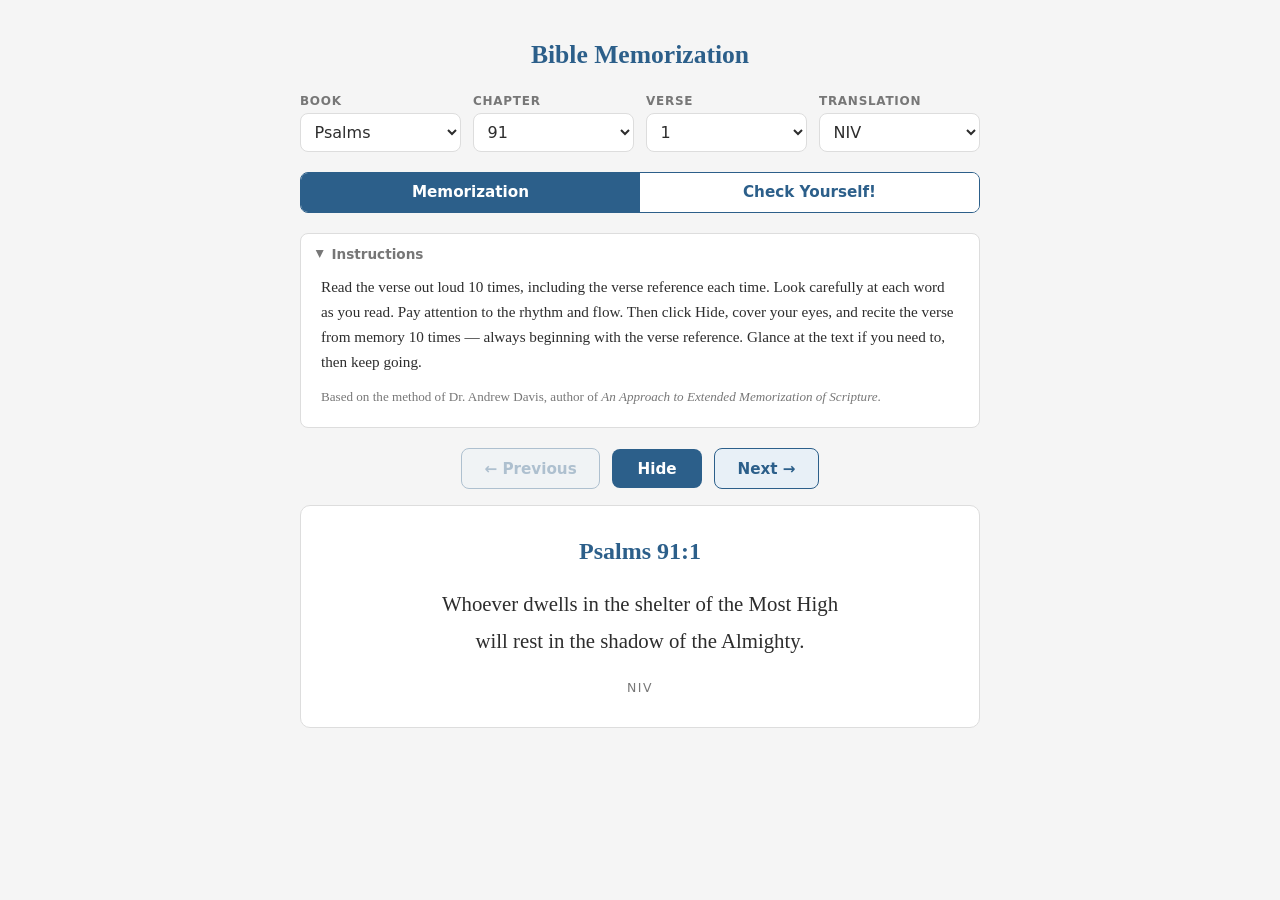
==== memorize/index.html @ fac5e5d5 "initial memorize code" ====
<!DOCTYPE html>
<html lang="en">
<head>
  <meta charset="UTF-8" />
  <meta name="viewport" content="width=device-width, initial-scale=1.0" />
  <title>Bible Memorization</title>
  <link rel="stylesheet" href="style.css" />
</head>
<body>
  <div class="container">
    <h1>Bible Memorization</h1>

    <!-- Filter dropdowns — populated dynamically from verses.csv -->
    <div class="dropdowns">
      <div class="dropdown-group">
        <label for="book-select">Book</label>
        <select id="book-select"></select>
      </div>
      <div class="dropdown-group">
        <label for="chapter-select">Chapter</label>
        <select id="chapter-select"></select>
      </div>
      <div class="dropdown-group">
        <label for="verse-select">Verse</label>
        <select id="verse-select"></select>
      </div>
      <div class="dropdown-group">
        <label for="translation-select">Translation</label>
        <select id="translation-select"></select>
      </div>
    </div>

    <!-- Mode toggle: Memorization vs Check Yourself -->
    <div class="mode-toggle" role="group" aria-label="Mode selection">
      <button id="mode-memorize" class="mode-btn active">Memorization</button>
      <button id="mode-check"    class="mode-btn">Check Yourself!</button>
    </div>

    <!-- Collapsible instructions — expanded for first-time visitors -->
    <details id="instructions" class="instructions-section">
      <summary>Instructions</summary>
      <div class="instructions-content">
        <p id="instructions-text"></p>
        <p class="attribution">
          Based on the method of Dr. Andrew Davis, author of
          <em>An Approach to Extended Memorization of Scripture</em>.
        </p>
      </div>
    </details>

    <!-- Navigation and hide/show controls — above the verse card so button
         positions never shift when the card resizes on Hide/Show -->
    <div class="controls">
      <button id="prev-btn"      class="btn btn-secondary">&#8592; Previous</button>
      <button id="hide-show-btn" class="btn btn-primary">Hide</button>
      <button id="next-btn"      class="btn btn-secondary">Next &#8594;</button>
    </div>

    <!-- Verse display -->
    <div class="verse-card">
      <div id="verse-reference"   class="verse-reference"></div>
      <div id="verse-text"        class="verse-text"></div>
      <div id="verse-translation" class="verse-translation"></div>
    </div>

    <!-- Shown when the user clicks Next on the last verse -->
    <div id="end-message" class="end-message hidden">
      You've reached the end! Great work.
    </div>
  </div>

  <script src="app.js"></script>
</body>
</html>
---- memorize/style.css ----
/* Bible Memorization App — style.css */

:root {
  --color-primary:        #2c5f8a;
  --color-primary-bg:     #e8f0f7;
  --color-primary-hover:  #1e4a6f;
  --color-text:           #2d2d2d;
  --color-text-muted:     #777;
  --color-bg:             #f5f5f5;
  --color-card:           #ffffff;
  --color-border:         #ddd;
  --color-success-bg:     #e8f5e9;
  --color-success-border: #a5d6a7;
  --color-success-text:   #2e7d32;
  --radius:               8px;
  --font-serif: Georgia, 'Times New Roman', serif;
  --font-sans:  system-ui, -apple-system, sans-serif;
}

*, *::before, *::after {
  box-sizing: border-box;
  margin: 0;
  padding: 0;
}

body {
  font-family: var(--font-serif);
  background: var(--color-bg);
  color: var(--color-text);
  min-height: 100vh;
  padding: 1rem;
}

.container {
  max-width: 680px;
  margin: 0 auto;
  padding: 0.5rem 0 3rem;
}

h1 {
  text-align: center;
  font-size: 1.6rem;
  color: var(--color-primary);
  margin: 1rem 0 1.5rem;
}

/* ── Dropdowns ─────────────────────────────────────────────────────────────── */

.dropdowns {
  display: flex;
  gap: 0.75rem;
  flex-wrap: wrap;
  margin-bottom: 1.25rem;
}

.dropdown-group {
  display: flex;
  flex-direction: column;
  flex: 1;
  min-width: 110px;
}

.dropdown-group label {
  font-family: var(--font-sans);
  font-size: 0.75rem;
  font-weight: 700;
  text-transform: uppercase;
  letter-spacing: 0.06em;
  color: var(--color-text-muted);
  margin-bottom: 0.3rem;
}

select {
  padding: 0.5rem 0.6rem;
  border: 1px solid var(--color-border);
  border-radius: var(--radius);
  background: var(--color-card);
  font-family: var(--font-sans);
  font-size: 1rem;
  color: var(--color-text);
  cursor: pointer;
}

/* ── Mode toggle ───────────────────────────────────────────────────────────── */

.mode-toggle {
  display: flex;
  margin-bottom: 1.25rem;
  border: 1px solid var(--color-primary);
  border-radius: var(--radius);
  overflow: hidden;
}

.mode-btn {
  flex: 1;
  padding: 0.65rem 1rem;
  background: var(--color-card);
  color: var(--color-primary);
  border: none;
  font-family: var(--font-sans);
  font-size: 0.95rem;
  font-weight: 600;
  cursor: pointer;
  transition: background 0.15s, color 0.15s;
}

.mode-btn.active {
  background: var(--color-primary);
  color: #fff;
}

.mode-btn:not(.active):hover {
  background: var(--color-primary-bg);
}

/* ── Instructions ──────────────────────────────────────────────────────────── */

.instructions-section {
  margin-bottom: 1.25rem;
  background: var(--color-card);
  border: 1px solid var(--color-border);
  border-radius: var(--radius);
}

.instructions-section summary {
  padding: 0.75rem 1rem;
  cursor: pointer;
  font-family: var(--font-sans);
  font-size: 0.85rem;
  font-weight: 600;
  color: var(--color-text-muted);
  user-select: none;
  list-style: none;           /* Firefox */
  display: flex;
  align-items: center;
  gap: 0.4rem;
}

.instructions-section summary::-webkit-details-marker { display: none; }

/* Custom expand/collapse arrow */
.instructions-section summary::before {
  content: '\25B6';           /* ▶ */
  font-size: 0.65rem;
  display: inline-block;
  transition: transform 0.2s ease;
  color: var(--color-text-muted);
}

.instructions-section[open] summary::before {
  transform: rotate(90deg);
}

.instructions-content {
  padding: 0 1.25rem 1.25rem;
  font-size: 0.95rem;
  line-height: 1.65;
  color: var(--color-text);
}

.attribution {
  margin-top: 0.85rem;
  font-size: 0.82rem;
  color: var(--color-text-muted);
  line-height: 1.5;
}

/* ── Verse card ────────────────────────────────────────────────────────────── */

.verse-card {
  background: var(--color-card);
  border: 1px solid var(--color-border);
  border-radius: 10px;
  padding: 2rem 1.5rem;
  margin-bottom: 1.25rem;
  text-align: center;
}

.verse-reference {
  font-size: 1.5rem;
  font-weight: bold;
  color: var(--color-primary);
  margin-bottom: 1.25rem;
}

.verse-text {
  font-size: 1.3rem;
  line-height: 1.8;
  color: var(--color-text);
  margin-bottom: 1.25rem;
}

.verse-text.hidden {
  display: none;
}

.verse-translation {
  font-family: var(--font-sans);
  font-size: 0.78rem;
  color: var(--color-text-muted);
  text-transform: uppercase;
  letter-spacing: 0.12em;
}

/* ── Controls ──────────────────────────────────────────────────────────────── */

.controls {
  display: flex;
  gap: 0.75rem;
  justify-content: center;
  align-items: center;
  margin-bottom: 1rem;
  flex-wrap: wrap;
}

.btn {
  padding: 0.65rem 1.4rem;
  border: none;
  border-radius: var(--radius);
  font-family: var(--font-sans);
  font-size: 0.95rem;
  font-weight: 600;
  cursor: pointer;
  transition: background 0.15s, opacity 0.15s;
}

.btn-primary {
  background: var(--color-primary);
  color: #fff;
  min-width: 90px;
}

.btn-primary:hover:not(:disabled) {
  background: var(--color-primary-hover);
}

.btn-secondary {
  background: var(--color-primary-bg);
  color: var(--color-primary);
  border: 1px solid var(--color-primary);
}

.btn-secondary:hover:not(:disabled) {
  background: #d0e4f0;
}

.btn:disabled {
  opacity: 0.35;
  cursor: not-allowed;
}

/* ── End message ───────────────────────────────────────────────────────────── */

.end-message {
  background: var(--color-success-bg);
  border: 1px solid var(--color-success-border);
  border-radius: var(--radius);
  color: var(--color-success-text);
  font-family: var(--font-sans);
  font-size: 1.05rem;
  text-align: center;
  padding: 1rem 1.5rem;
}

.end-message.hidden {
  display: none;
}

/* ── Responsive ────────────────────────────────────────────────────────────── */

@media (max-width: 480px) {
  .verse-reference { font-size: 1.25rem; }
  .verse-text      { font-size: 1.1rem; }
  .verse-card      { padding: 1.5rem 1rem; }
  .btn             { padding: 0.6rem 1rem; font-size: 0.9rem; }
}
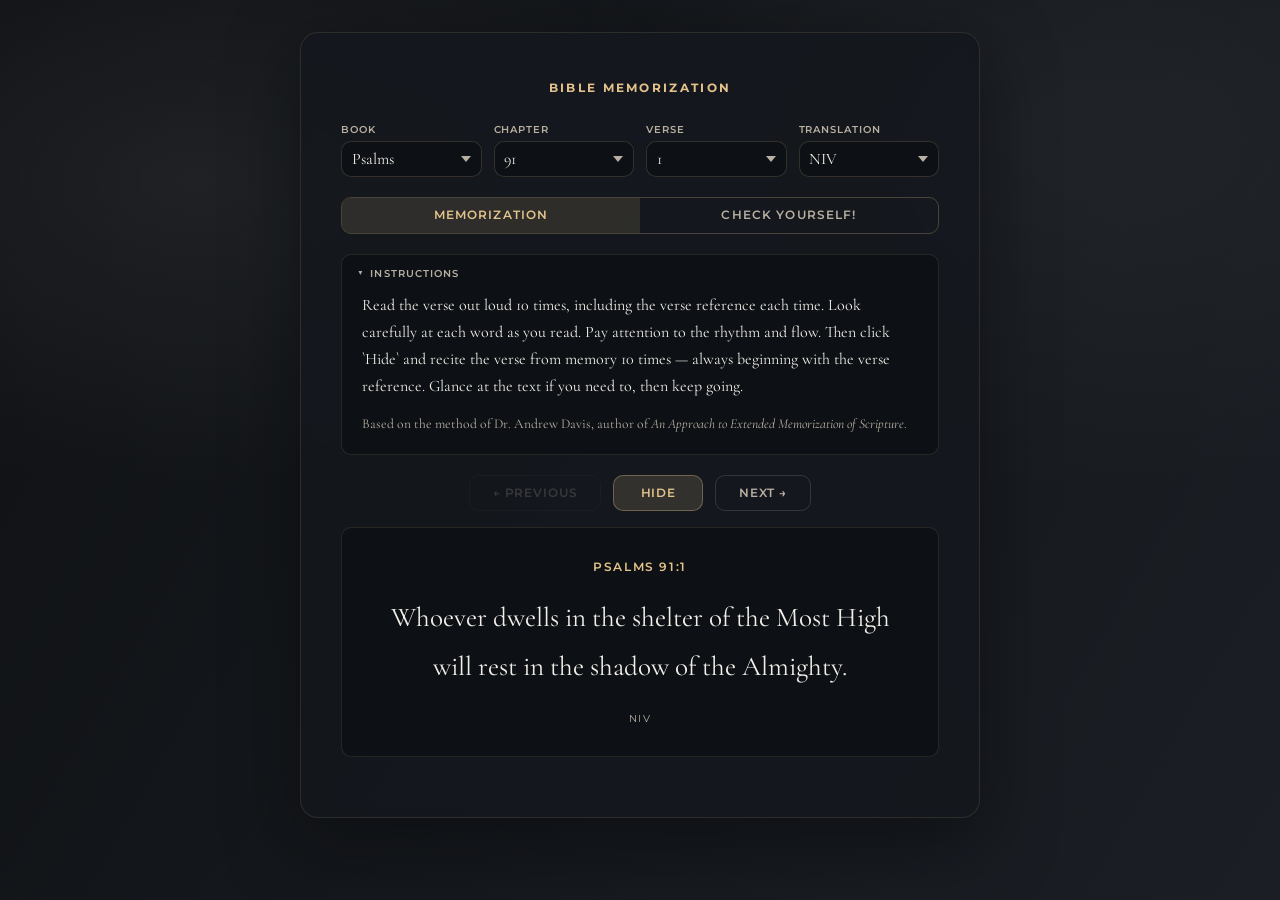
==== commit 411c49c8: "update styling to match colombara.org/index.html" ====
--- a/memorize/index.html
+++ b/memorize/index.html
@@ -4,7 +4,17 @@
   <meta charset="UTF-8" />
   <meta name="viewport" content="width=device-width, initial-scale=1.0" />
   <title>Bible Memorization</title>
+  <link rel="preconnect" href="https://fonts.googleapis.com" />
+  <link rel="preconnect" href="https://fonts.gstatic.com" crossorigin />
+  <link
+    href="https://fonts.googleapis.com/css2?family=Cormorant+Garamond:wght@400;500;600&family=Montserrat:wght@500;600&display=swap"
+    rel="stylesheet"
+  />
   <link rel="stylesheet" href="style.css" />
+  <link rel="apple-touch-icon" sizes="180x180" href="/apple-touch-icon.png" />
+  <link rel="icon" type="image/png" sizes="32x32" href="/favicon-32x32.png" />
+  <link rel="icon" type="image/png" sizes="16x16" href="/favicon-16x16.png" />
+  <link rel="manifest" href="/site.webmanifest" />
 </head>
 <body>
   <div class="container">
--- a/memorize/style.css
+++ b/memorize/style.css
@@ -1,20 +1,16 @@
 /* Bible Memorization App — style.css */
 
 :root {
-  --color-primary:        #2c5f8a;
-  --color-primary-bg:     #e8f0f7;
-  --color-primary-hover:  #1e4a6f;
-  --color-text:           #2d2d2d;
-  --color-text-muted:     #777;
-  --color-bg:             #f5f5f5;
-  --color-card:           #ffffff;
-  --color-border:         #ddd;
-  --color-success-bg:     #e8f5e9;
-  --color-success-border: #a5d6a7;
-  --color-success-text:   #2e7d32;
-  --radius:               8px;
-  --font-serif: Georgia, 'Times New Roman', serif;
-  --font-sans:  system-ui, -apple-system, sans-serif;
+  --bg-1:   #0f1114;
+  --bg-2:   #1b1f25;
+  --ink:    #f2efe8;
+  --muted:  #b9b0a2;
+  --accent: #e3c38b;
+  --panel:  rgba(20, 24, 30, 0.86);
+  --card:   rgba(10, 13, 18, 0.55);
+  --shadow: 0 24px 70px rgba(6, 8, 10, 0.5);
+  --border: rgba(227, 195, 139, 0.12);
+  --radius: 10px;
 }
 
 *, *::before, *::after {
@@ -23,25 +19,41 @@
   padding: 0;
 }
 
+html {
+  min-height: 100%;
+}
+
 body {
-  font-family: var(--font-serif);
-  background: var(--color-bg);
-  color: var(--color-text);
+  font-family: "Cormorant Garamond", "Garamond", "Georgia", serif;
+  color: var(--ink);
+  background:
+    radial-gradient(900px 520px at 15% 20%, rgba(255, 255, 255, 0.06), transparent 60%),
+    radial-gradient(800px 520px at 85% 15%, rgba(255, 255, 255, 0.04), transparent 70%),
+    linear-gradient(120deg, var(--bg-1), var(--bg-2));
+  background-attachment: fixed;
   min-height: 100vh;
-  padding: 1rem;
+  padding: 2rem 1rem 3rem;
 }
 
 .container {
   max-width: 680px;
   margin: 0 auto;
-  padding: 0.5rem 0 3rem;
+  background: var(--panel);
+  backdrop-filter: blur(6px);
+  border-radius: 18px;
+  padding: 48px 40px 40px;
+  box-shadow: var(--shadow);
+  border: 1px solid var(--border);
 }
 
 h1 {
+  font-family: "Montserrat", "Gill Sans", "Trebuchet MS", sans-serif;
+  text-transform: uppercase;
+  letter-spacing: 0.2em;
+  font-size: 0.72rem;
+  color: var(--accent);
   text-align: center;
-  font-size: 1.6rem;
-  color: var(--color-primary);
-  margin: 1rem 0 1.5rem;
+  margin-bottom: 1.75rem;
 }
 
 /* ── Dropdowns ─────────────────────────────────────────────────────────────── */
@@ -61,32 +73,41 @@
 }
 
 .dropdown-group label {
-  font-family: var(--font-sans);
-  font-size: 0.75rem;
-  font-weight: 700;
-  text-transform: uppercase;
-  letter-spacing: 0.06em;
-  color: var(--color-text-muted);
-  margin-bottom: 0.3rem;
+  font-family: "Montserrat", "Gill Sans", "Trebuchet MS", sans-serif;
+  font-size: 0.62rem;
+  font-weight: 600;
+  text-transform: uppercase;
+  letter-spacing: 0.1em;
+  color: var(--muted);
+  margin-bottom: 0.35rem;
 }
 
 select {
-  padding: 0.5rem 0.6rem;
-  border: 1px solid var(--color-border);
-  border-radius: var(--radius);
-  background: var(--color-card);
-  font-family: var(--font-sans);
+  padding: 0.45rem 1.8rem 0.45rem 0.6rem;
+  border: 1px solid rgba(227, 195, 139, 0.18);
+  border-radius: var(--radius);
+  background-color: rgba(10, 13, 18, 0.7);
+  background-image: url("data:image/svg+xml,%3Csvg xmlns='http://www.w3.org/2000/svg' width='10' height='6'%3E%3Cpath d='M0 0l5 6 5-6z' fill='%23b9b0a2'/%3E%3C/svg%3E");
+  background-repeat: no-repeat;
+  background-position: right 0.6rem center;
+  appearance: none;
+  font-family: "Cormorant Garamond", "Garamond", "Georgia", serif;
   font-size: 1rem;
-  color: var(--color-text);
+  color: var(--ink);
   cursor: pointer;
 }
 
+select:focus {
+  outline: 2px solid rgba(227, 195, 139, 0.35);
+  outline-offset: 2px;
+}
+
 /* ── Mode toggle ───────────────────────────────────────────────────────────── */
 
 .mode-toggle {
   display: flex;
   margin-bottom: 1.25rem;
-  border: 1px solid var(--color-primary);
+  border: 1px solid rgba(227, 195, 139, 0.25);
   border-radius: var(--radius);
   overflow: hidden;
 }
@@ -94,43 +115,48 @@
 .mode-btn {
   flex: 1;
   padding: 0.65rem 1rem;
-  background: var(--color-card);
-  color: var(--color-primary);
+  background: transparent;
+  color: var(--muted);
   border: none;
-  font-family: var(--font-sans);
-  font-size: 0.95rem;
-  font-weight: 600;
+  font-family: "Montserrat", "Gill Sans", "Trebuchet MS", sans-serif;
+  font-size: 0.72rem;
+  font-weight: 600;
+  text-transform: uppercase;
+  letter-spacing: 0.1em;
   cursor: pointer;
   transition: background 0.15s, color 0.15s;
 }
 
 .mode-btn.active {
-  background: var(--color-primary);
-  color: #fff;
+  background: rgba(227, 195, 139, 0.12);
+  color: var(--accent);
 }
 
 .mode-btn:not(.active):hover {
-  background: var(--color-primary-bg);
+  background: rgba(227, 195, 139, 0.06);
+  color: var(--ink);
 }
 
 /* ── Instructions ──────────────────────────────────────────────────────────── */
 
 .instructions-section {
   margin-bottom: 1.25rem;
-  background: var(--color-card);
-  border: 1px solid var(--color-border);
+  background: var(--card);
+  border: 1px solid var(--border);
   border-radius: var(--radius);
 }
 
 .instructions-section summary {
   padding: 0.75rem 1rem;
   cursor: pointer;
-  font-family: var(--font-sans);
-  font-size: 0.85rem;
-  font-weight: 600;
-  color: var(--color-text-muted);
+  font-family: "Montserrat", "Gill Sans", "Trebuchet MS", sans-serif;
+  font-size: 0.65rem;
+  font-weight: 600;
+  text-transform: uppercase;
+  letter-spacing: 0.1em;
+  color: var(--muted);
   user-select: none;
-  list-style: none;           /* Firefox */
+  list-style: none;
   display: flex;
   align-items: center;
   gap: 0.4rem;
@@ -138,13 +164,11 @@
 
 .instructions-section summary::-webkit-details-marker { display: none; }
 
-/* Custom expand/collapse arrow */
 .instructions-section summary::before {
-  content: '\25B6';           /* ▶ */
-  font-size: 0.65rem;
+  content: '\25B6';
+  font-size: 0.55rem;
   display: inline-block;
   transition: transform 0.2s ease;
-  color: var(--color-text-muted);
 }
 
 .instructions-section[open] summary::before {
@@ -153,53 +177,16 @@
 
 .instructions-content {
   padding: 0 1.25rem 1.25rem;
-  font-size: 0.95rem;
-  line-height: 1.65;
-  color: var(--color-text);
+  font-size: 1rem;
+  line-height: 1.7;
+  color: var(--ink);
 }
 
 .attribution {
   margin-top: 0.85rem;
-  font-size: 0.82rem;
-  color: var(--color-text-muted);
+  font-size: 0.85rem;
+  color: var(--muted);
   line-height: 1.5;
-}
-
-/* ── Verse card ────────────────────────────────────────────────────────────── */
-
-.verse-card {
-  background: var(--color-card);
-  border: 1px solid var(--color-border);
-  border-radius: 10px;
-  padding: 2rem 1.5rem;
-  margin-bottom: 1.25rem;
-  text-align: center;
-}
-
-.verse-reference {
-  font-size: 1.5rem;
-  font-weight: bold;
-  color: var(--color-primary);
-  margin-bottom: 1.25rem;
-}
-
-.verse-text {
-  font-size: 1.3rem;
-  line-height: 1.8;
-  color: var(--color-text);
-  margin-bottom: 1.25rem;
-}
-
-.verse-text.hidden {
-  display: none;
-}
-
-.verse-translation {
-  font-family: var(--font-sans);
-  font-size: 0.78rem;
-  color: var(--color-text-muted);
-  text-transform: uppercase;
-  letter-spacing: 0.12em;
 }
 
 /* ── Controls ──────────────────────────────────────────────────────────────── */
@@ -214,50 +201,95 @@
 }
 
 .btn {
-  padding: 0.65rem 1.4rem;
-  border: none;
-  border-radius: var(--radius);
-  font-family: var(--font-sans);
-  font-size: 0.95rem;
-  font-weight: 600;
+  padding: 0.6rem 1.4rem;
+  border-radius: var(--radius);
+  font-family: "Montserrat", "Gill Sans", "Trebuchet MS", sans-serif;
+  font-size: 0.72rem;
+  font-weight: 600;
+  text-transform: uppercase;
+  letter-spacing: 0.08em;
   cursor: pointer;
-  transition: background 0.15s, opacity 0.15s;
+  transition: background 0.15s, opacity 0.15s, color 0.15s, border-color 0.15s;
 }
 
 .btn-primary {
-  background: var(--color-primary);
-  color: #fff;
+  background: rgba(227, 195, 139, 0.15);
+  color: var(--accent);
+  border: 1px solid rgba(227, 195, 139, 0.35);
   min-width: 90px;
 }
 
 .btn-primary:hover:not(:disabled) {
-  background: var(--color-primary-hover);
+  background: rgba(227, 195, 139, 0.25);
 }
 
 .btn-secondary {
-  background: var(--color-primary-bg);
-  color: var(--color-primary);
-  border: 1px solid var(--color-primary);
+  background: transparent;
+  color: var(--muted);
+  border: 1px solid rgba(185, 176, 162, 0.2);
 }
 
 .btn-secondary:hover:not(:disabled) {
-  background: #d0e4f0;
+  color: var(--ink);
+  border-color: rgba(242, 239, 232, 0.28);
 }
 
 .btn:disabled {
-  opacity: 0.35;
+  opacity: 0.22;
   cursor: not-allowed;
 }
 
+/* ── Verse card ────────────────────────────────────────────────────────────── */
+
+.verse-card {
+  background: var(--card);
+  border: 1px solid var(--border);
+  border-radius: var(--radius);
+  padding: 2rem 1.5rem;
+  margin-bottom: 1.25rem;
+  text-align: center;
+}
+
+.verse-reference {
+  font-family: "Montserrat", "Gill Sans", "Trebuchet MS", sans-serif;
+  font-size: 0.72rem;
+  font-weight: 600;
+  text-transform: uppercase;
+  letter-spacing: 0.14em;
+  color: var(--accent);
+  margin-bottom: 1.25rem;
+}
+
+.verse-text {
+  font-size: clamp(1.25rem, 3vw, 1.7rem);
+  line-height: 1.8;
+  color: var(--ink);
+  margin-bottom: 1.25rem;
+}
+
+.verse-text.hidden {
+  display: none;
+}
+
+.verse-translation {
+  font-family: "Montserrat", "Gill Sans", "Trebuchet MS", sans-serif;
+  font-size: 0.62rem;
+  color: var(--muted);
+  text-transform: uppercase;
+  letter-spacing: 0.14em;
+}
+
 /* ── End message ───────────────────────────────────────────────────────────── */
 
 .end-message {
-  background: var(--color-success-bg);
-  border: 1px solid var(--color-success-border);
-  border-radius: var(--radius);
-  color: var(--color-success-text);
-  font-family: var(--font-sans);
-  font-size: 1.05rem;
+  background: rgba(227, 195, 139, 0.07);
+  border: 1px solid rgba(227, 195, 139, 0.22);
+  border-radius: var(--radius);
+  color: var(--accent);
+  font-family: "Montserrat", "Gill Sans", "Trebuchet MS", sans-serif;
+  font-size: 0.78rem;
+  text-transform: uppercase;
+  letter-spacing: 0.1em;
   text-align: center;
   padding: 1rem 1.5rem;
 }
@@ -268,9 +300,14 @@
 
 /* ── Responsive ────────────────────────────────────────────────────────────── */
 
-@media (max-width: 480px) {
-  .verse-reference { font-size: 1.25rem; }
-  .verse-text      { font-size: 1.1rem; }
-  .verse-card      { padding: 1.5rem 1rem; }
-  .btn             { padding: 0.6rem 1rem; font-size: 0.9rem; }
-}
+@media (max-width: 640px) {
+  body        { padding: 1rem 0.75rem 2.5rem; }
+  .container  { padding: 32px 20px 28px; border-radius: 14px; }
+  .verse-card { padding: 1.5rem 1rem; }
+  .btn        { padding: 0.55rem 1rem; }
+}
+
+@media (prefers-reduced-motion: reduce) {
+  .instructions-section summary::before { transition: none; }
+  .btn, select, .mode-btn { transition: none; }
+}
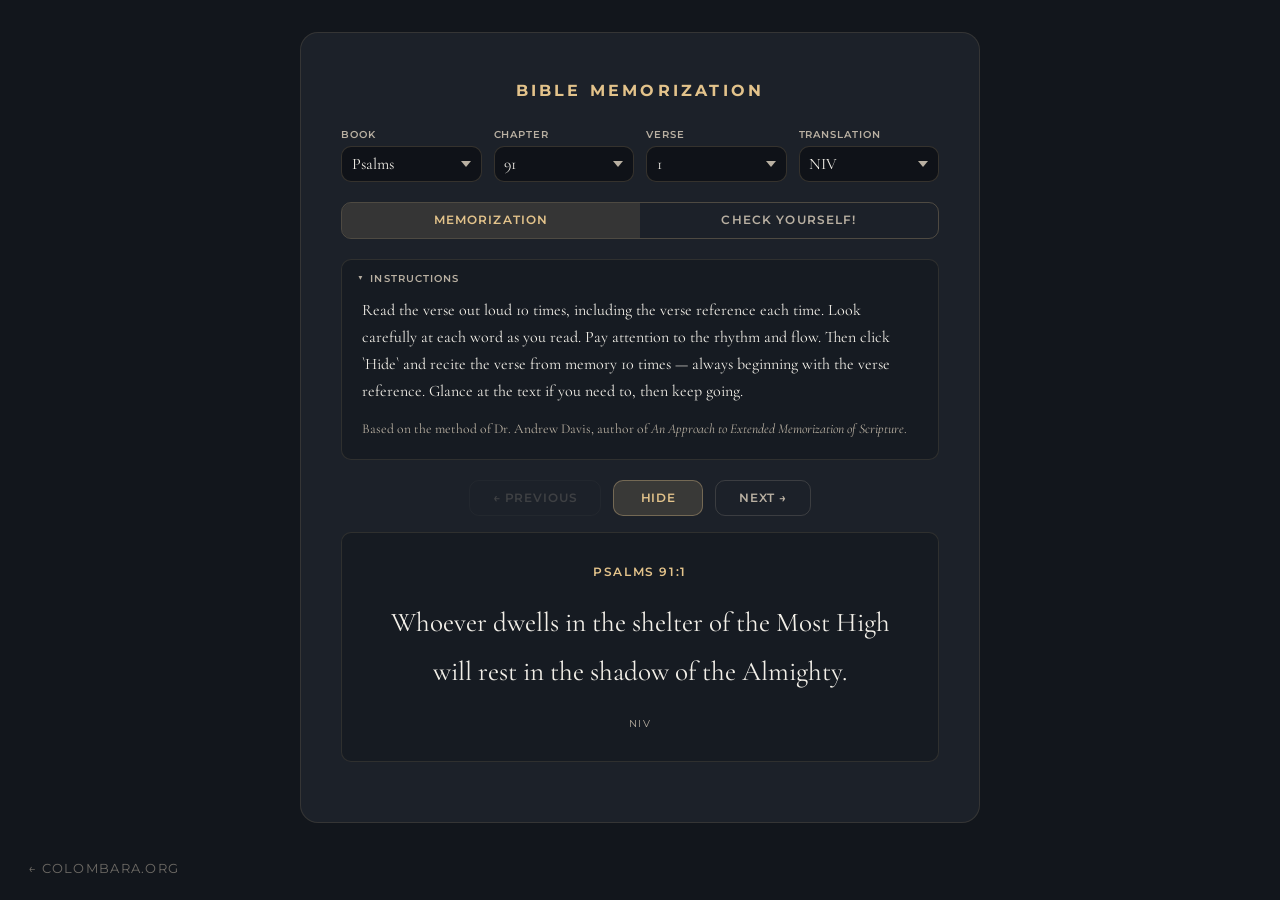
==== commit 38d0ce2f: "add link back to colombara.org from memorize" ====
--- a/memorize/index.html
+++ b/memorize/index.html
@@ -80,5 +80,6 @@
   </div>
 
   <script src="app.js"></script>
+  <a href="/" class="home-link">← colombara.org</a>
 </body>
 </html>
--- a/memorize/style.css
+++ b/memorize/style.css
@@ -1,14 +1,12 @@
 /* Bible Memorization App — style.css */
 
 :root {
-  --bg-1:   #0f1114;
-  --bg-2:   #1b1f25;
+  --bg:     #12161c;
   --ink:    #f2efe8;
   --muted:  #b9b0a2;
   --accent: #e3c38b;
-  --panel:  rgba(20, 24, 30, 0.86);
-  --card:   rgba(10, 13, 18, 0.55);
-  --shadow: 0 24px 70px rgba(6, 8, 10, 0.5);
+  --panel:  #1c2129;
+  --card:   #161b22;
   --border: rgba(227, 195, 139, 0.12);
   --radius: 10px;
 }
@@ -26,11 +24,7 @@
 body {
   font-family: "Cormorant Garamond", "Garamond", "Georgia", serif;
   color: var(--ink);
-  background:
-    radial-gradient(900px 520px at 15% 20%, rgba(255, 255, 255, 0.06), transparent 60%),
-    radial-gradient(800px 520px at 85% 15%, rgba(255, 255, 255, 0.04), transparent 70%),
-    linear-gradient(120deg, var(--bg-1), var(--bg-2));
-  background-attachment: fixed;
+  background: var(--bg);
   min-height: 100vh;
   padding: 2rem 1rem 3rem;
 }
@@ -39,10 +33,8 @@
   max-width: 680px;
   margin: 0 auto;
   background: var(--panel);
-  backdrop-filter: blur(6px);
   border-radius: 18px;
   padding: 48px 40px 40px;
-  box-shadow: var(--shadow);
   border: 1px solid var(--border);
 }
 
@@ -50,7 +42,7 @@
   font-family: "Montserrat", "Gill Sans", "Trebuchet MS", sans-serif;
   text-transform: uppercase;
   letter-spacing: 0.2em;
-  font-size: 0.72rem;
+  font-size: 1rem;
   color: var(--accent);
   text-align: center;
   margin-bottom: 1.75rem;
@@ -300,6 +292,26 @@
 
 /* ── Responsive ────────────────────────────────────────────────────────────── */
 
+.home-link {
+  position: fixed;
+  bottom: 24px;
+  left: 28px;
+  font-family: "Montserrat", "Gill Sans", "Trebuchet MS", sans-serif;
+  font-size: 0.8rem;
+  letter-spacing: 0.1em;
+  text-transform: uppercase;
+  color: var(--muted);
+  text-decoration: none;
+  opacity: 0.55;
+  transition: opacity 0.2s ease, color 0.2s ease;
+}
+
+.home-link:hover,
+.home-link:focus-visible {
+  opacity: 1;
+  color: var(--accent);
+}
+
 @media (max-width: 640px) {
   body        { padding: 1rem 0.75rem 2.5rem; }
   .container  { padding: 32px 20px 28px; border-radius: 14px; }
